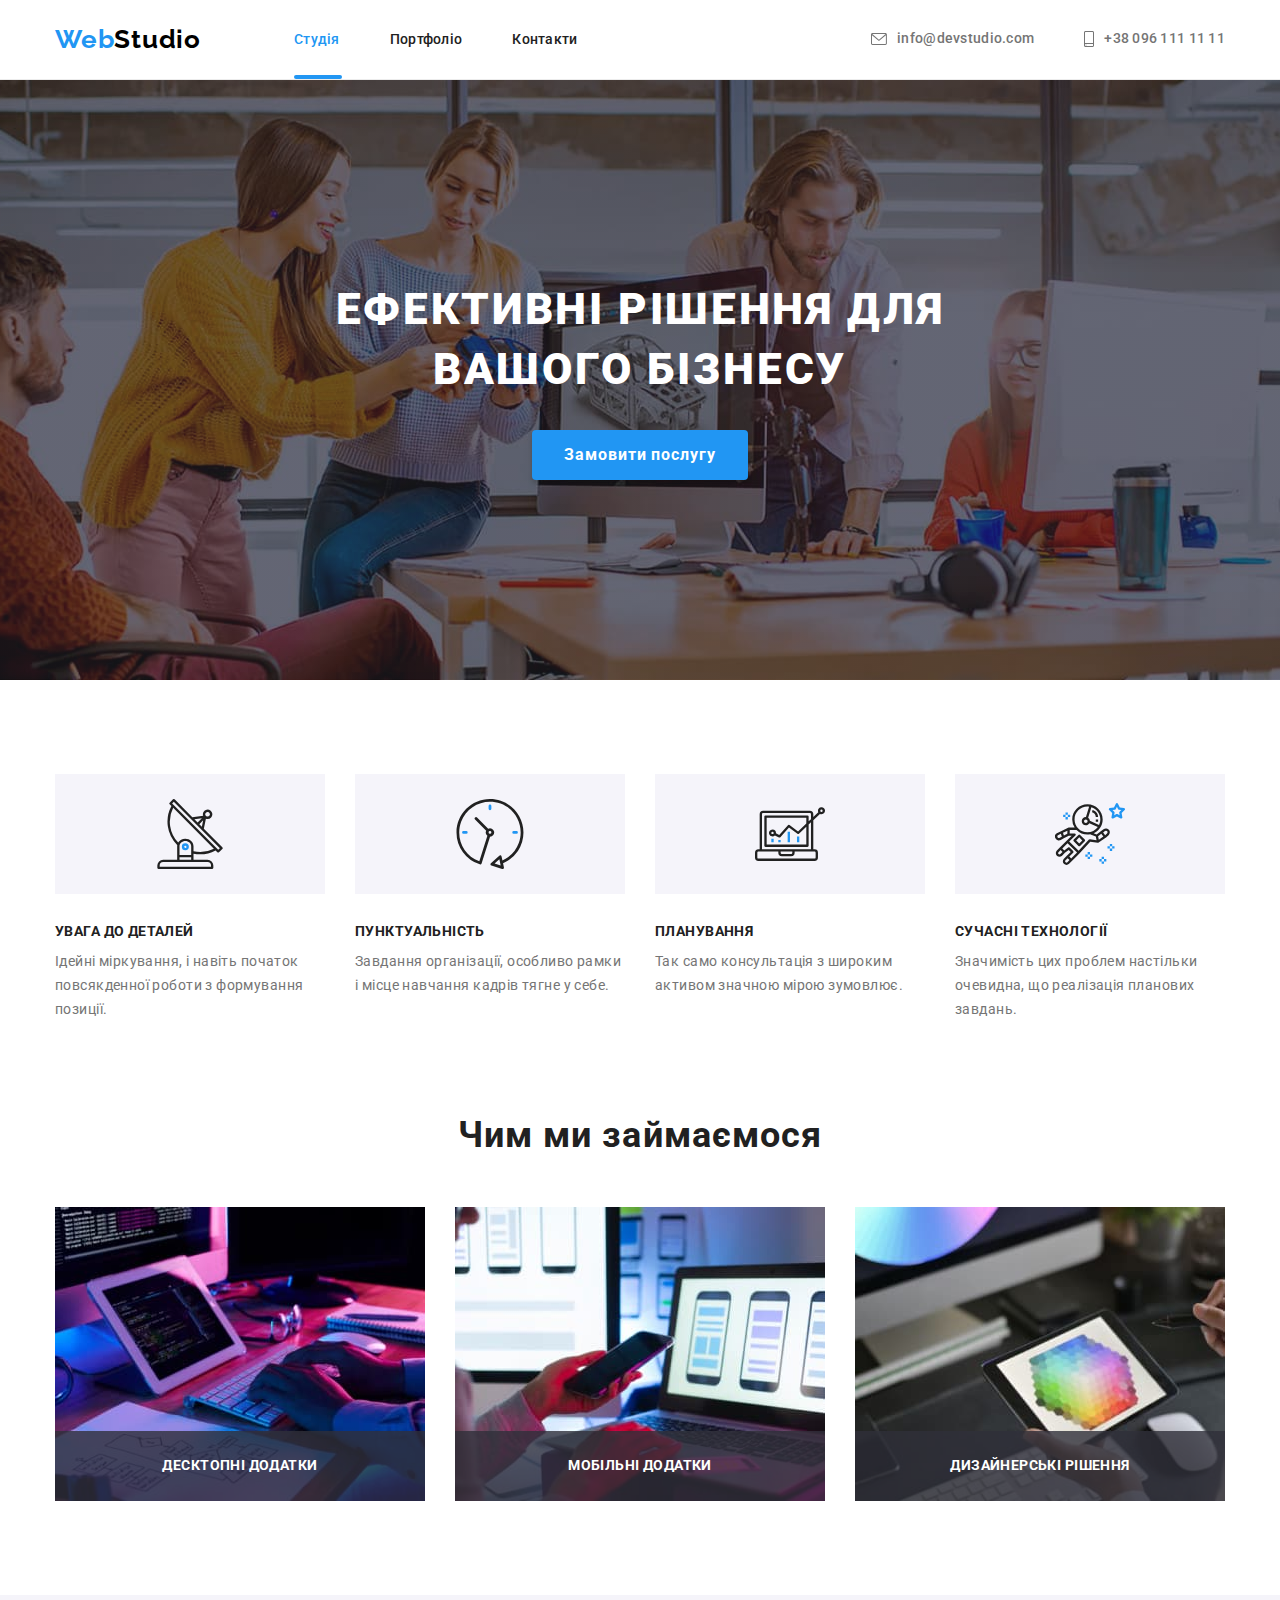
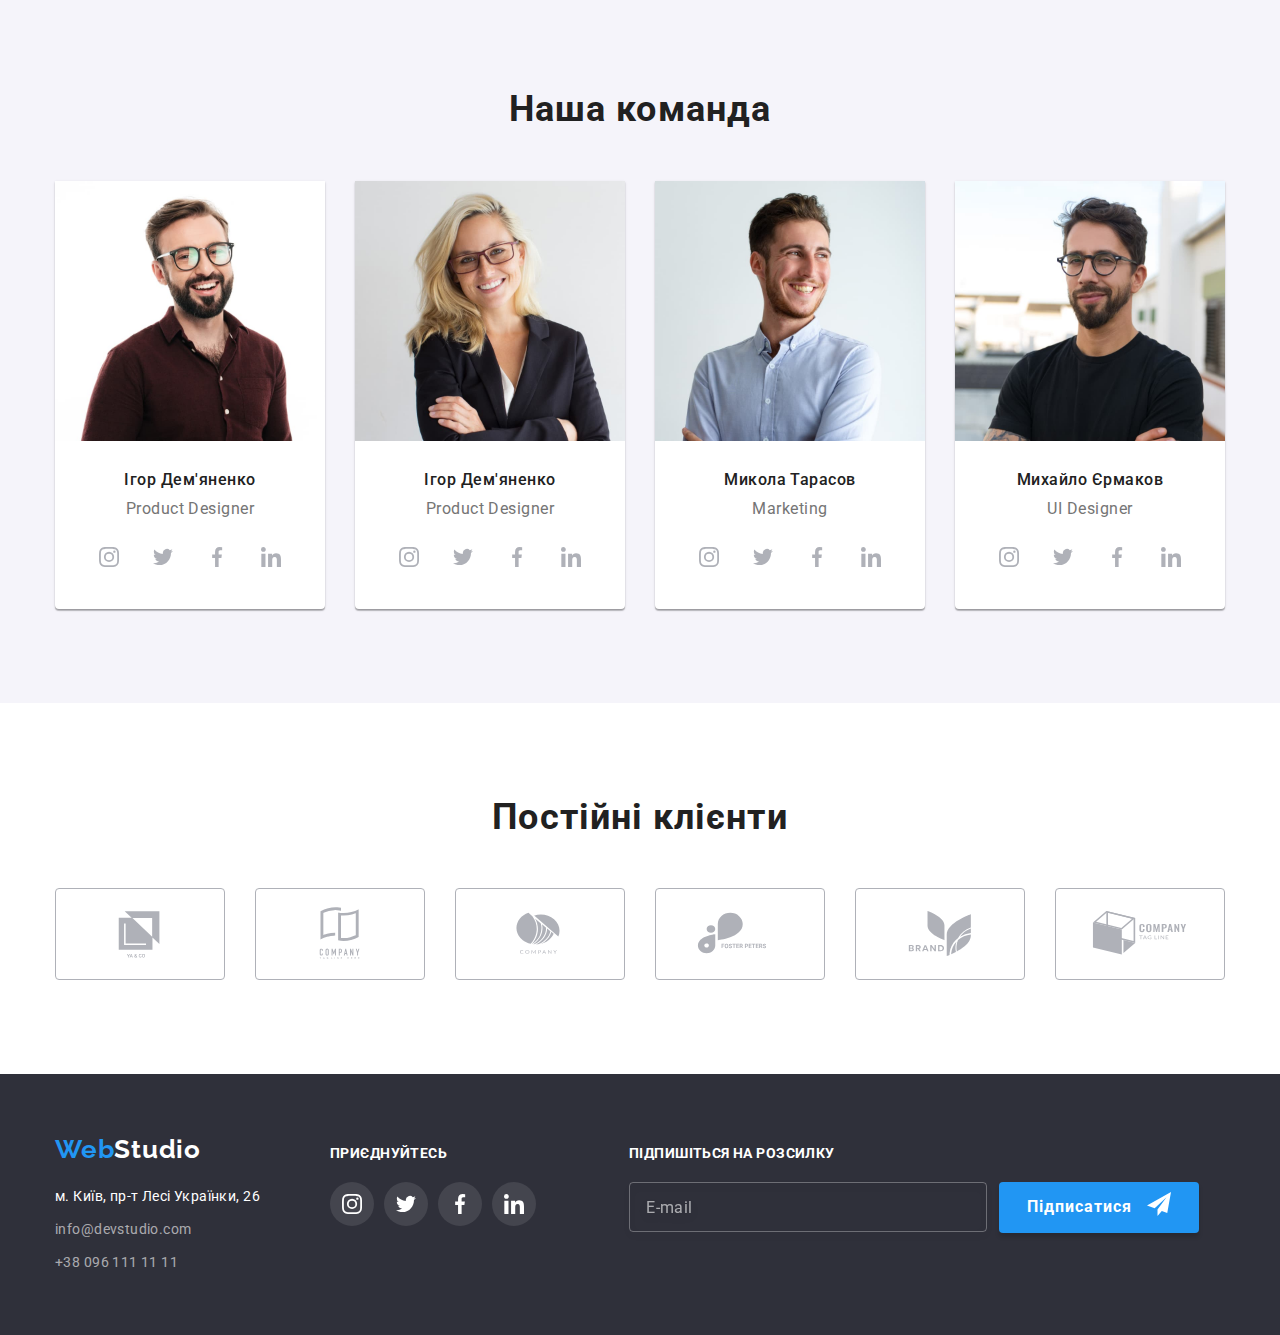
==== index.html @ 61a0d1d7 "edit-modal" ====
<!DOCTYPE html>
<html lang="uk">
  <head>
    <meta charset="UTF-8" />
    <meta http-equiv="X-UA-Compatible" content="IE=edge" />
    <meta name="viewport" content="width=device-width, initial-scale=1.0" />
    <title>Студія</title>
    <link rel="preconnect" href="https://fonts.googleapis.com" />
    <link rel="preconnect" href="https://fonts.gstatic.com" crossorigin />
    <link
      href="https://fonts.googleapis.com/css2?family=Raleway:wght@700&family=Roboto:wght@400;500;700;900&display=swap"
      rel="stylesheet"
    />
    <link
      rel="stylesheet"
      href="https://cdnjs.cloudflare.com/ajax/libs/modern-normalize/1.1.0/modern-normalize.min.css"
    />
    <link rel="stylesheet" href="css/styles.css" />
  </head>
  <body>
    <!-- Header -->
    <header class="header">
      <div class="container header-wrapper">
        <nav class="nav">
          <a href="index.html" class="logo">Web<span class="black-logo-part">Studio</span></a>
          <ul class="main-nav list">
            <li class="nav-item">
              <a class="nav-link active-studio" href="index.html">Студія</a>
            </li>
            <li class="nav-item"><a class="nav-link" href="portfolio.html">Портфоліо</a></li>
            <li class="nav-item"><a class="nav-link" href="">Контакти</a></li>
          </ul>
        </nav>
        <ul class="contact-info list">
          <li>
            <a class="e-mail" href="mailto:info@devstudio.com"
              ><svg class="icon-mail" width="16" height="12 ">
                <use href="./images/icons.svg#icon-envelope"></use></svg
              >info@devstudio.com</a
            >
          </li>
          <li class="contact-item">
            <a class="tel" href="tel:+380961111111"
              ><svg class="icon-tel" width="10" height="16">
                <use href="./images/icons.svg#icon-smartphone"></use></svg
              >+38 096 111 11 11</a
            >
          </li>
        </ul>
      </div>
    </header>
    <main>
      <!-- Hero block -->
      <section class="hero section">
        <div class="container hero-wrapper">
          <h1 class="hero-title">Ефективні рішення для вашого бізнесу</h1>
          <button class="order-button" type="button" data-modal-open>Замовити послугу</button>
        </div>
      </section>
      <!-- Our features -->
      <section class="features section">
        <div class="container">
          <h2 hidden>Наші риси</h2>
          <ul class="list features-wrapper">
            <li class="feature-item">
              <div class="icon-feature">
                <svg width="70" height="70"><use href="./images/icons.svg#icon-antenna"></use></svg>
              </div>
              <h3 class="features-title">УВАГА ДО ДЕТАЛЕЙ</h3>
              <p class="feature">
                Ідейні міркування, і навіть початок повсякденної роботи з формування позиції.
              </p>
            </li>
            <li class="feature-item">
              <div class="icon-feature">
                <svg width="70" height="70"><use href="./images/icons.svg#icon-clock"></use></svg>
              </div>
              <h3 class="features-title">ПУНКТУАЛЬНІСТЬ</h3>
              <p class="feature">
                Завдання організації, особливо рамки і місце навчання кадрів тягне у себе.
              </p>
            </li>
            <li class="feature-item">
              <div class="icon-feature">
                <svg width="70px" height="70px">
                  <use href="./images/icons.svg#icon-diagram"></use>
                </svg>
              </div>
              <h3 class="features-title">ПЛАНУВАННЯ</h3>
              <p class="feature">Так само консультація з широким активом значною мірою зумовлює.</p>
            </li>
            <li class="feature-item">
              <div class="icon-feature">
                <svg width="70px" height="70px">
                  <use href="./images/icons.svg#icon-astronaut"></use>
                </svg>
              </div>
              <h3 class="features-title">СУЧАСНІ ТЕХНОЛОГІЇ</h3>
              <p class="feature">
                Значимість цих проблем настільки очевидна, що реалізація планових завдань.
              </p>
            </li>
          </ul>
        </div>
      </section>
      <!-- What we do -->
      <section class="specialties section">
        <div class="container">
          <h2 class="specialties-title">Чим ми займаємося</h2>
          <ul class="list specialties-wrapper">
            <li class="spec-item">
              <div class="spec-wrapper">
                <img src="images/img.jpg" alt="Людина працює за компʼютером" width="370" />
                <div class="spec-descr">
                  <p>Десктопні додатки</p>
                </div>
              </div>
            </li>
            <li class="spec-item">
              <div class="spec-wrapper">
                <img src="images/img-2.jpg" alt="Людина працює за ноут-буком" width="370" />
                <div class="spec-descr">
                  <p>Мобільні додатки</p>
                </div>
              </div>
            </li>
            <li class="spec-item">
              <div class="spec-wrapper">
                <img src="images/img-3.jpg" alt="Людина працює із планшетом" width="370" />
                <div class="spec-descr">
                  <p>Дизайнерські рішення</p>
                </div>
              </div>
            </li>
          </ul>
        </div>
      </section>
      <!-- Our team -->
      <section class="team section">
        <div class="container">
          <h2 class="team-title">Наша команда</h2>
          <ul class="list team">
            <li class="member">
              <img src="images/member1.jpg" alt="Перший учасник" width="270" />
              <div class="team-wrapper">
                <h3 class="member-name">Ігор Дем'яненко</h3>
                <p class="member-work">Product Designer</p>
                <div class="socials">
                  <a class="link" href
                    ><svg class="link-ico" width="20" height="20">
                      <use href="./images/icons.svg#icon-instagram"></use></svg
                  ></a>
                  <a class="link" href
                    ><svg class="link-ico" width="20" height="20">
                      <use href="./images/icons.svg#icon-twitter"></use></svg
                  ></a>
                  <a class="link" href
                    ><svg class="link-ico" width="20" height="20">
                      <use href="./images/icons.svg#icon-facebook"></use></svg
                  ></a>
                  <a class="link" href
                    ><svg class="link-ico" width="20" height="20">
                      <use href="./images/icons.svg#icon-linkedin"></use></svg
                  ></a>
                </div>
              </div>
            </li>
            <li class="member">
              <img src="images/member2.jpg" alt="Другий учасник" width="270" />
              <div class="team-wrapper">
                <h3 class="member-name">Ігор Дем'яненко</h3>
                <p class="member-work">Product Designer</p>
                <div class="socials">
                  <a class="link" href
                    ><svg class="link-ico" width="20" height="20">
                      <use href="./images/icons.svg#icon-instagram"></use></svg
                  ></a>
                  <a class="link" href
                    ><svg class="link-ico" width="20" height="20">
                      <use href="./images/icons.svg#icon-twitter"></use></svg
                  ></a>
                  <a class="link" href
                    ><svg class="link-ico" width="20" height="20">
                      <use href="./images/icons.svg#icon-facebook"></use></svg
                  ></a>
                  <a class="link" href
                    ><svg class="link-ico" width="20" height="20">
                      <use href="./images/icons.svg#icon-linkedin"></use></svg
                  ></a>
                </div>
              </div>
            </li>
            <li class="member">
              <img src="images/member3.jpg" alt="Третій учасник" width="270" />
              <div class="team-wrapper">
                <h3 class="member-name">Микола Тарасов</h3>
                <p class="member-work">Marketing</p>
                <div class="socials">
                  <a class="link" href
                    ><svg class="link-ico" width="20" height="20">
                      <use href="./images/icons.svg#icon-instagram"></use></svg
                  ></a>
                  <a class="link" href
                    ><svg class="link-ico" width="20" height="20">
                      <use href="./images/icons.svg#icon-twitter"></use></svg
                  ></a>
                  <a class="link" href
                    ><svg class="link-ico" width="20" height="20">
                      <use href="./images/icons.svg#icon-facebook"></use></svg
                  ></a>
                  <a class="link" href
                    ><svg class="link-ico" width="20" height="20">
                      <use href="./images/icons.svg#icon-linkedin"></use></svg
                  ></a>
                </div>
              </div>
            </li>
            <li class="member">
              <img src="images/member4.jpg" alt="Четвертий учасник" width="270" />
              <div class="team-wrapper">
                <h3 class="member-name">Михайло Єрмаков</h3>
                <p class="member-work">UI Designer</p>
                <div class="socials">
                  <a class="link" href
                    ><svg class="link-ico" width="20" height="20">
                      <use href="./images/icons.svg#icon-instagram"></use></svg
                  ></a>
                  <a class="link" href
                    ><svg class="link-ico" width="20" height="20">
                      <use href="./images/icons.svg#icon-twitter"></use></svg
                  ></a>
                  <a class="link" href
                    ><svg class="link-ico" width="20" height="20">
                      <use href="./images/icons.svg#icon-facebook"></use></svg
                  ></a>
                  <a class="link" href
                    ><svg class="link-ico" width="20" height="20">
                      <use href="./images/icons.svg#icon-linkedin"></use></svg
                  ></a>
                </div>
              </div>
            </li>
          </ul>
        </div>
      </section>
      <!-- Clients -->
      <section class="section">
        <div class="container">
          <h2 class="clients-title">Постійні клієнти</h2>
          <div class="client-wrapper">
            <a href="" class="client"
              ><svg class="client-ico" width="106" height="60">
                <use href="./images/icons.svg#icon-logo-a"></use></svg
            ></a>
            <a href="" class="client"
              ><svg class="client-ico" width="106" height="60">
                <use href="./images/icons.svg#icon-logo-b"></use></svg
            ></a>
            <a href="" class="client"
              ><svg class="client-ico" width="106" height="60">
                <use href="./images/icons.svg#icon-logo-c"></use></svg
            ></a>
            <a href="" class="client"
              ><svg class="client-ico" width="106" height="60">
                <use href="./images/icons.svg#icon-logo-d"></use></svg
            ></a>
            <a href="" class="client"
              ><svg class="client-ico" width="106" height="60">
                <use href="./images/icons.svg#icon-logo-e"></use></svg
            ></a>
            <a href="" class="client"
              ><svg class="client-ico" width="106" height="60">
                <use href="./images/icons.svg#icon-logo-f"></use></svg
            ></a>
          </div>
        </div>
      </section>
    </main>
    <!-- Footer -->
    <footer class="page-footer">
      <div class="container footer-wrapper">
        <div>
          <a href="index.html" class="logo logo-footer"
            >Web<span class="white-logo-part">Studio</span></a
          >
          <address class="footer-address">
            <ul class="list">
              <li class="contact">
                <a
                  class="street"
                  href="https://goo.gl/maps/KnLdwV8JPAcNRsJJ8"
                  target="_blank"
                  rel="noopener noreferrer"
                  >м. Київ, пр-т Лесі Українки, 26</a
                >
              </li>
              <li class="contact">
                <a class="footer-contact" href="mailto:info@devstudio.com">info@devstudio.com</a>
              </li>
              <li><a class="footer-contact" href="tel:+380961111111">+38 096 111 11 11</a></li>
            </ul>
          </address>
        </div>
        <div class="links-wrapper">
          <p class="link-descr">приєднуйтесь</p>
          <div class="socials">
            <a href class="link link-footer"
              ><svg width="20" height="20">
                <use href="./images/icons.svg#icon-instagram"></use></svg
            ></a>
            <a href class="link link-footer"
              ><svg width="20" height="20">
                <use href="./images/icons.svg#icon-twitter"></use></svg
            ></a>
            <a href class="link link-footer"
              ><svg width="20" height="20">
                <use href="./images/icons.svg#icon-facebook"></use></svg
            ></a>
            <a href class="link link-footer"
              ><svg width="20" height="20">
                <use href="./images/icons.svg#icon-linkedin"></use></svg
            ></a>
          </div>
        </div>
        <form class="subscr-form">
          <div class="subscr-field">
            <label for="mail-subscr" class="subscr-label"> Підпишіться на розсилку</label>
            <input
              class="subscr-input"
              type="email"
              name="mail-subscr"
              id="mail-subscr"
              placeholder="E-mail"
            />
          </div>

          <button class="subscr-button" type="submit">
            Підписатися
            <svg width="24" height="24"><use href="./images/icons.svg#icon-send"></use></svg>
          </button>
        </form>
      </div>
    </footer>
    <div class="backdrop is-hidden" data-modal>
      <div class="modal">
        <button class="close-btn" data-modal-close>
          <svg width="18" height="18" class="cross">
            <use href="./images/icons.svg#cross"></use>
          </svg>
        </button>
        <form>
          <h2 class="form-title">Залиште свої дані, ми вам передзвонимо</h2>
          <div class="field">
            <label class="field-label" for="name">Ім'я</label>
            <div class="field-wrapper">
              <input class="field-input" type="text" id="name" name="name" />
              <svg class="field-ico" width="18" height="18">
                <use href="./images/icons.svg#person"></use>
              </svg>
            </div>
          </div>
          <div class="field">
            <label class="field-label" for="tel">Телефон</label>
            <div class="field-wrapper">
              <input class="field-input" type="tel" id="tel" name="tel" />
              <svg class="field-ico" width="18" height="18">
                <use href="./images/icons.svg#phone"></use>
              </svg>
            </div>
          </div>
          <div class="field">
            <label class="field-label" for="email">Пошта</label>
            <div class="field-wrapper">
              <input class="field-input" type="email" id="email" name="email" />
              <svg class="field-ico" width="18" height="18">
                <use href="./images/icons.svg#email"></use>
              </svg>
            </div>
          </div>
          <div class="comment">
            <label for="comment" class="field-label">Коментар</label>
            <textarea
              class="field-text"
              name="comment"
              id="comment"
              cols="30"
              rows="10"
              placeholder="Введіть текст"
            ></textarea>
          </div>
          <div class="agree-wrapper">
            <input class="visually-hidden agree-input" type="checkbox" name="agree" id="agree" />

            <label class="agree" for="agree">
              <span class="check-ico">
                <svg>
                  <use href="./images/icons.svg#icon-check"></use>
                </svg>
              </span>
              <svg class="not-check-ico" width="16" height="15">
                <use href="./images/icons.svg#not-checked"></use>
              </svg>

              Погоджуюся з розсилкою та приймаю<a class="condit" href=""> Умови договору</a></label
            >
          </div>

          <button class="submit-btn" type="submit">Відправити</button>
        </form>
      </div>
    </div>
    <script src="./js/modal.js"></script>
  </body>
</html>
---- css/styles.css ----
:root {
  --accent-color: #2196f3;
  --white-color: #ffffff;
  --main-color: #757575;
  --black-color: #212121;
  --greyish-white: rgba(255, 255, 255, 0.6);
  --logo-black-part: #000000;
  --button-bkg: #f5f4fa;
  --hero-block-bkg: #2f303a;
}
.list {
  list-style: none;
}
body {
  font-family: Roboto, sans-serif;
  background-color: var(--white-color);
}
/* Logo */
.logo {
  color: var(--accent-color);
  font-family: Raleway, sans-serif;

  font-weight: 700;
  font-size: 26px;
  line-height: 1.19;

  letter-spacing: 0.03em;
  text-decoration: none;
  margin-right: 93px;
}
.black-logo-part {
  color: var(--logo-black-part);
}
.white-logo-part {
  color: var(--white-color);
}
/* Nav */
.nav-link {
  color: var(--black-color);
  font-weight: 500;
  font-size: 14px;
  line-height: 1.14;
  letter-spacing: 0.02em;
  text-decoration: none;
  transition-property: color;
  transition-duration: 250ms;
  transition-timing-function: cubic-bezier(0.4, 0, 0.2, 1);
}
.active-studio,
.active-portfolio {
  color: var(--accent-color);
  position: relative;
}
.e-mail,
.tel {
  color: var(--main-color);
  font-weight: 500;
  font-size: 14px;
  line-height: 1.14;
  letter-spacing: 0.02em;
  text-decoration: none;
  display: flex;
  align-items: center;
  transition-property: color;
  transition-duration: 250ms;
  transition-timing-function: cubic-bezier(0.4, 0, 0.2, 1);
}
.nav-link:focus,
.nav-link:hover,
.e-mail:focus,
.e-mail:hover,
.tel:focus,
.tel:hover {
  color: var(--accent-color);
}
/* Hero block */
.hero-title {
  color: var(--white-color);
  font-weight: 900;
  font-size: 44px;
  line-height: 1.36;
  /* or 136% */
  text-align: center;
  letter-spacing: 0.06em;
  text-transform: uppercase;
  margin-bottom: 30px;
  width: 696px;
  margin-left: auto;
  margin-right: auto;
}
.order-button {
  background-color: var(--accent-color);
  color: var(--white-color);
  font-weight: 700;
  font-size: 16px;
  line-height: 1.88;
  cursor: pointer;
  text-align: center;
  letter-spacing: 0.06em;
  padding: 10px 32px;
  border: 0;
  border-radius: 4px;
  box-shadow: 0px 4px 4px rgba(0, 0, 0, 0.15);
}
.features-title {
  color: var(--black-color);
  font-weight: 700;
  font-size: 14px;
  line-height: 1.14;
  letter-spacing: 0.03em;
  text-transform: uppercase;
  margin-bottom: 10px;
}
.feature {
  color: var(--main-color);
  font-size: 14px;
  line-height: 1.71;
  /* or 171% */
  letter-spacing: 0.03em;
}
.specialties-title {
  color: var(--black-color);
  font-weight: 700;
  font-size: 36px;
  line-height: 1.16;
  text-align: center;
  letter-spacing: 0.03em;
  margin-bottom: 50px;
}
/* Team */
.team.section {
  background-color: var(--button-bkg);
}
.team-title {
  color: var(--black-color);
  font-weight: 700;
  font-size: 36px;
  line-height: 1.16;
  text-align: center;
  letter-spacing: 0.03em;
  margin-bottom: 50px;
}
.member-name {
  color: var(--black-color);
  font-weight: 500;
  font-size: 16px;
  line-height: 1.18;
  text-align: center;
  letter-spacing: 0.03em;
  margin-bottom: 10px;
}
.member-work {
  color: var(--main-color);
  font-size: 16px;
  line-height: 1.18;
  text-align: center;
  letter-spacing: 0.03em;
  margin-bottom: 16px;
}
/* Footer */
.page-footer {
  background-color: var(--hero-block-bkg);
  padding: 60px 0;
}
.street {
  color: var(--white-color);
  font-size: 14px;
  line-height: 1.71;
  /* or 171% */
  letter-spacing: 0.03em;
  text-decoration: none;
}
.footer-contact {
  color: var(--greyish-white);
  font-size: 14px;
  line-height: 1.71;
  /* or 171% */
  letter-spacing: 0.03em;
  text-decoration: none;
  transition-property: color;
  transition-duration: 250ms;
  transition-timing-function: cubic-bezier(0.4, 0, 0.2, 1);
}
.footer-contact:hover,
.footer-contact:focus,
.tel-footer:hover,
.tel-footer:focus {
  color: var(--accent-color);
}
/* Portfolio */
.portfolio-button {
  cursor: pointer;
  background-color: var(--button-bkg);
  color: var(--black-color);
  font-weight: 500;
  font-size: 16px;
  line-height: 1.62;
  /* identical to box height, or 162% */
  text-align: center;
  letter-spacing: 0.03em;
  border-radius: 4px;
  border: 0;
  padding: 6px 22px;
  transition-property: color, background-color, box-shadow;
  transition-duration: 250ms;
  transition-timing-function: cubic-bezier(0.4, 0, 0.2, 1);
}
.portfolio-button:hover,
.portfolio-button:focus {
  background-color: var(--accent-color);
  color: var(--white-color);
  box-shadow: 0px 3px 1px rgba(0, 0, 0, 0.1), 0px 1px 2px rgba(0, 0, 0, 0.08),
    0px 2px 2px rgba(0, 0, 0, 0.12);
}
.project-title {
  color: var(--black-color);
  font-weight: 700;
  font-size: 18px;
  line-height: 2;
  /* identical to box height, or 200% */
  letter-spacing: 0.06em;
  margin-bottom: 4px;
}
.project-descr {
  color: var(--main-color);
  font-size: 16px;
  line-height: 1.88;
  /* identical to box height, or 188% */
  letter-spacing: 0.03em;
}
h1,
h2,
h3,
h4,
h5,
h6,
p,
ul {
  margin-top: 0;
  margin-bottom: 0;
  margin-left: 0;
  margin-right: 0;
  padding-left: 0;
  padding-right: 0;
  padding-top: 0;
  padding-bottom: 0;
}
.section {
  padding-top: 94px;
  padding-bottom: 94px;
}
.container {
  width: 1200px;
  padding-left: 15px;
  padding-right: 15px;
  margin-left: auto;
  margin-right: auto;
}
.specialties.section {
  padding-top: 0;
}
.main-nav {
  display: flex;
}
.contact-info {
  display: flex;
}
.nav {
  display: flex;
  align-items: center;
}
.header-wrapper {
  display: flex;
  justify-content: space-between;
  align-items: center;
}
.header {
  border-bottom: 1px solid #ececec;
  padding-top: 24px;
  padding-bottom: 24px;
}
.nav-item + .nav-item {
  margin-left: 50px;
}
.contact-item {
  margin-left: 50px;
}
.features-wrapper {
  display: flex;
}
.feature-item + .feature-item {
  margin-left: 30px;
}
.feature-item {
  width: 270px;
}
.specialties-wrapper {
  display: flex;
}
.spec-item + .spec-item {
  margin-left: 30px;
}
.list.team {
  display: flex;
}
.member + .member {
  margin-left: 30px;
}
.member {
  box-shadow: 0px 1px 3px rgba(0, 0, 0, 0.12), 0px 1px 1px rgba(0, 0, 0, 0.14),
    0px 2px 1px rgba(0, 0, 0, 0.2);
  border-radius: 0px 0px 4px 4px;
  background-color: var(--white-color);
}
.contact {
  margin-bottom: 9px;
}
.portfolio-buttons {
  display: flex;
  justify-content: center;
  margin-bottom: 50px;
  gap: 8px;
}
.project-list {
  display: flex;
  flex-wrap: wrap;
  gap: 30px;
}
.bordered-portfolio-part {
  border-left: 1px solid #eeeeee;
  border-bottom: 1px solid #eeeeee;
  border-right: 1px solid #eeeeee;
  padding: 20px 24px;
}
img {
  display: block;
}
.hero {
  padding-top: 200px;
  padding-bottom: 200px;
  background-color: var(--hero-block-bkg);
  background-image: linear-gradient(rgba(47, 48, 58, 0.4), rgba(47, 48, 58, 0.4)),
    url(../images/bkg-img.jpg);
  background-size: 1600px;
  background-repeat: no-repeat;
  background-position: center;
  max-width: 1600px;
  margin: 0 auto;
}
.hero-wrapper {
  text-align: center;
}
.team-wrapper {
  padding: 30px 10px;
  text-align: center;
}
.footer-address {
  font-style: normal;
  margin-top: 20px;
}
.logo-footer {
  margin-right: 0;
}
.icon-tel,
.icon-mail {
  fill: currentColor;
  margin-right: 10px;
}

.icon-feature {
  background-color: var(--button-bkg);
  padding-top: 25px;
  padding: 25px 100px;
  margin-bottom: 30px;
}
svg {
  display: block;
}
.link {
  color: #afb1b8;
  display: flex;
  width: 44px;
  height: 44px;
  justify-content: center;
  align-items: center;
  border-radius: 50%;
  transition-property: color, background-color;
  transition-duration: 250ms;
  transition-timing-function: cubic-bezier(0.4, 0, 0.2, 1);
}
.link:hover,
.link:focus {
  color: var(--white-color);
  background-color: var(--accent-color);
}

.link-descr {
  font-weight: 700;
  font-size: 14px;
  line-height: 1.14;
  letter-spacing: 0.03em;
  text-transform: uppercase;
  color: var(--white-color);
  margin-bottom: 20px;
}
.link-footer {
  fill: var(--white-color);
  background-color: rgba(255, 255, 255, 0.1);
  border-radius: 50%;
}
.footer-wrapper {
  display: flex;
}
.links-wrapper {
  margin-left: 70px;
  margin-top: 12px;
}
.clients-title {
  font-weight: 700;
  font-size: 36px;
  line-height: 1.16;
  text-align: center;
  letter-spacing: 0.03em;
  color: var(--black-color);
  margin-bottom: 50px;
}
.client {
  display: flex;
  align-items: center;
  justify-content: center;
  width: 170px;
  height: 92px;
  border: 1px solid #afb1b8;
  border-radius: 4px;
  color: #afb1b8;
  transition-property: color, border-color;
  transition-duration: 250ms;
  transition-timing-function: cubic-bezier(0.4, 0, 0.2, 1);
}
.client + .client {
  margin-left: 30px;
}
.client-wrapper {
  display: flex;
}
.client:hover,
.client:focus {
  color: var(--accent-color);
  border-color: var(--accent-color);
}
.project {
  background-color: #ffffff;
  transition-property: box-shadow;
  transition-duration: 250ms;
  transition-timing-function: cubic-bezier(0.4, 0, 0.2, 1);
}
.project:hover {
  box-shadow: 0px 1px 1px rgba(0, 0, 0, 0.12), 0px 4px 4px rgba(0, 0, 0, 0.06),
    1px 4px 6px rgba(0, 0, 0, 0.16);
}
.socials {
  display: flex;
  justify-content: center;
  gap: 10px;
}
.link-ico {
  fill: currentColor;
}
.client-ico {
  fill: currentColor;
}
.spec-descr {
  background-color: rgba(47, 48, 58, 0.8);
  font-weight: 700;
  font-size: 14px;
  line-height: 1.14;
  text-align: center;
  letter-spacing: 0.03em;
  text-transform: uppercase;
  color: var(--white-color);
  padding: 27px 10px;
  position: absolute;
  bottom: 0;
  width: 100%;
}
.spec-wrapper {
  position: relative;
}
.active-studio::after {
  content: '';
  background-color: var(--accent-color);
  border-radius: 2px;
  width: 48px;
  height: 4px;
  position: absolute;
  bottom: 0;
  left: 0;
  transform: translateY(+32px);
}
.active-portfolio::after {
  content: '';
  background-color: var(--accent-color);
  border-radius: 2px;
  width: 78px;
  height: 4px;
  position: absolute;
  bottom: 0;
  left: 0;
  transform: translateY(+32px);
}
.project-overlay {
  font-size: 18px;
  line-height: 1.56;
  color: var(--white-color);
  letter-spacing: 0.03em;
  padding: 63px 24px;
  background-color: rgba(33, 150, 243, 0.9);
  position: absolute;
  bottom: 0;
  transform: translateY(+100%);
  transition-property: transform;
  transition-duration: 250ms;
  transition-timing-function: cubic-bezier(0.4, 0, 0.2, 1);
}
.project-wrapper {
  position: relative;
  overflow: hidden;
}
.project:hover .project-overlay {
  transform: translateY(0);
}
.modal {
  position: absolute;
  min-width: 528px;
  min-height: 581px;
  top: 50%;
  left: 50%;
  transform: translate(-50%, -50%) scale(1);
  background-color: var(--white-color);
  transition: transform 250ms cubic-bezier(0.4, 0, 0.2, 1);
  box-shadow: 0px 1px 3px rgba(0, 0, 0, 0.12), 0px 1px 1px rgba(0, 0, 0, 0.14),
    0px 2px 1px rgba(0, 0, 0, 0.2);
  border-radius: 4px;
  padding: 40px;
}
.backdrop {
  background-color: rgba(0, 0, 0, 0.2);
  position: fixed;
  top: 0;
  left: 0;
  width: 100vw;
  height: 100vh;
  opacity: 1;
  transition-property: opacity;
  transition-duration: 250ms;
  transition-timing-function: cubic-bezier(0.4, 0, 0.2, 1);
}
.backdrop.is-hidden {
  visibility: hidden;
  opacity: 0;
  pointer-events: none;
}
.backdrop.is-hidden .modal {
  transform: translate(-50%, -50%) scale(0.5);
}
.close-btn {
  border: 1px solid rgba(0, 0, 0, 0.1);
  border-radius: 50%;
  padding: 0;
  background-color: transparent;
  width: 30px;
  height: 30px;
  display: flex;
  justify-content: center;
  align-items: center;
  position: absolute;
  top: 8px;
  right: 8px;
  cursor: pointer;
}
.close-btn:hover .cross,
.close-btn:focus .cross {
  fill: var(--accent-color);
}
.cross {
  fill: var(--logo-black-part);
  transition: fill 250ms cubic-bezier(0.4, 0, 0.2, 1);
}
.subscr-label {
  font-weight: 700;
  font-size: 14px;
  line-height: 1.14;
  letter-spacing: 0.03em;
  text-transform: uppercase;
  color: var(--white-color);
  margin-bottom: 20px;
}
.subscr-form {
  display: flex;
  margin-left: 93px;
  margin-top: 12px;
  align-items: flex-start;
}
.subscr-field {
  display: flex;
  flex-direction: column;
}
.subscr-button {
  background-color: var(--accent-color);
  padding: 10px 28px;
  box-shadow: 0px 4px 4px rgba(0, 0, 0, 0.15);
  border-radius: 4px;
  border: none;
  display: flex;
  margin-top: 36px;
  margin-left: 12px;
  font-weight: 700;
  font-size: 16px;
  line-height: 1.88;

  letter-spacing: 0.06em;
  color: var(--white-color);
  cursor: pointer;
  min-width: 200px;
  justify-content: space-between;
}
.subscr-input {
  padding: 15px 16px;
  width: 358px;
  height: 50px;
  border: 1px solid rgba(255, 255, 255, 0.3);
  filter: drop-shadow(0px 4px 4px rgba(0, 0, 0, 0.15));
  border-radius: 4px;
transition: border-color 250ms cubic-bezier(0.4, 0, 0.2, 1);
  background-color: transparent;
}
.subscr-input:focus{
border-color: var(--accent-color);
outline: none;
}
.subscr-input::placeholder {
  font-size: 16px;
  line-height: 1.25;

  letter-spacing: 0.03em;

  color: rgba(255, 255, 255, 0.6);
}

.form-title {
  font-weight: 700;
  font-size: 20px;
  line-height: 1.15;
  text-align: center;
  letter-spacing: 0.03em;
  color: var(--black-color);
  margin-bottom: 12px;
}
.field-ico {
  fill: #212121;
  position: absolute;
}
.field {
  display: flex;
  flex-direction: column;
  margin-bottom: 10px;
}
.field-input {
  padding: 12px 42px;
  width: 100%;
  border: 1px solid rgba(33, 33, 33, 0.2);
  border-radius: 4px;
  height: 40px;

  transition: border-color 250ms cubic-bezier(0.4, 0, 0.2, 1);
}
.field-input:focus {
  outline: none;
  border-color: var(--accent-color);
}
.field-input:focus + .field-ico {
  fill: var(--accent-color);
}
.field-ico {
  position: absolute;
  top: +50%;
  left: 12px;
  transform: translateY(-50%);
  transition: fill 250ms cubic-bezier(0.4, 0, 0.2, 1);
}
.field-wrapper {
  position: relative;
}
.field-label {
  margin-bottom: 4px;
  font-size: 12px;
  line-height: 1.16;
  color: var(--main-color);
  letter-spacing: 0.01em;
}
.comment {
  display: flex;
  flex-direction: column;
  margin-bottom: 20px;
}
.field-text {
  border: 1px solid rgba(33, 33, 33, 0.2);
  border-radius: 4px;
  padding: 12px 16px;
  height: 120px;
  transition: border-color 250ms cubic-bezier(0.4, 0, 0.2, 1);
}
.field-text:focus {
  outline: none;
  border-color: var(--accent-color);
}
.field-text::placeholder {
  font-size: 12px;
  line-height: 1.16;
  letter-spacing: 0.01em;

  color: rgba(117, 117, 117, 0.5);
}
.agree {
  font-size: 14px;
  line-height: 1.71;
  letter-spacing: 0.03em;
  color: var(--main-color);
  min-width: 411px;
  position: relative;
}
.submit-btn {
  font-weight: 700;
  font-size: 16px;
  line-height: 1.88;
  display: block;
  letter-spacing: 0.06em;
  color: var(--white-color);
  background-color: #188ce8;
  box-shadow: 0px 4px 4px rgba(0, 0, 0, 0.15);
  border-radius: 4px;
  border: none;
  padding: 10px 52px;
  margin-left: auto;
  margin-right: auto;
  cursor: pointer;
  margin-top: 30px;
}
.condit {
  color: var(--accent-color);
}
.visually-hidden {
  position: absolute;
  width: 1px;
  height: 1px;
  margin: -1px;
  border: 0;
  padding: 0;

  white-space: nowrap;
  clip-path: inset(100%);
  clip: rect(0 0 0 0);
  overflow: hidden;
}
.agree-wrapper {
  display: flex;
  align-items: center;
  justify-content: center;
}
.check-ico {
  background-color: var(--accent-color);
  width: 16px;
  height: 15px;
  display: inline-flex;
  padding: 4px 2px 3px 3px;
  margin-right: 7px;
  border-radius: 2px;
  opacity: 0;
  transition: opacity 250ms cubic-bezier(0.4, 0, 0.2, 1);
}
.agree-input:checked + .agree .check-ico {
  opacity: 1;
}

.not-check-ico {
  position: absolute;
  top: +50%;
  left: 0;
  transform: translateY(-50%);
  opacity: 1;
  transition: opacity 250ms cubic-bezier(0.4, 0, 0.2, 1);
}
.agree-input:checked + .agree .not-check-ico {
  opacity: 0;
}
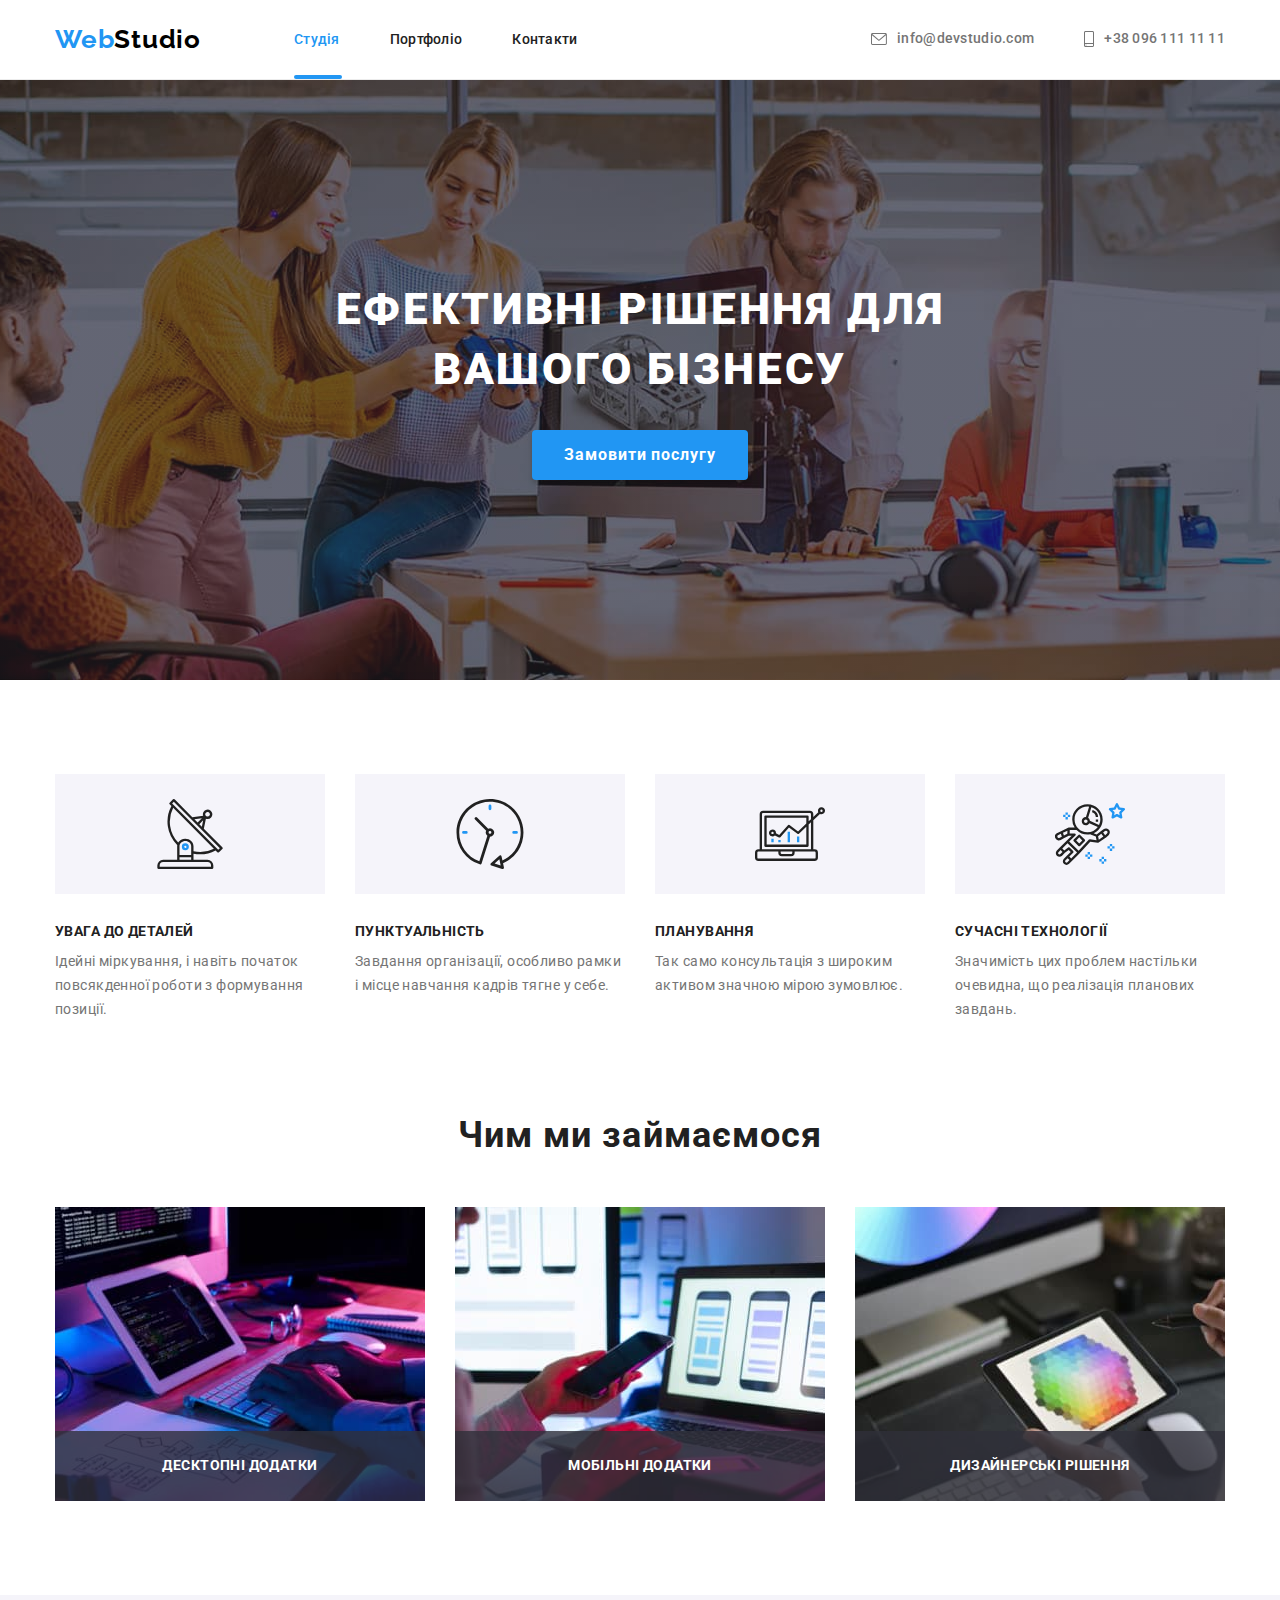
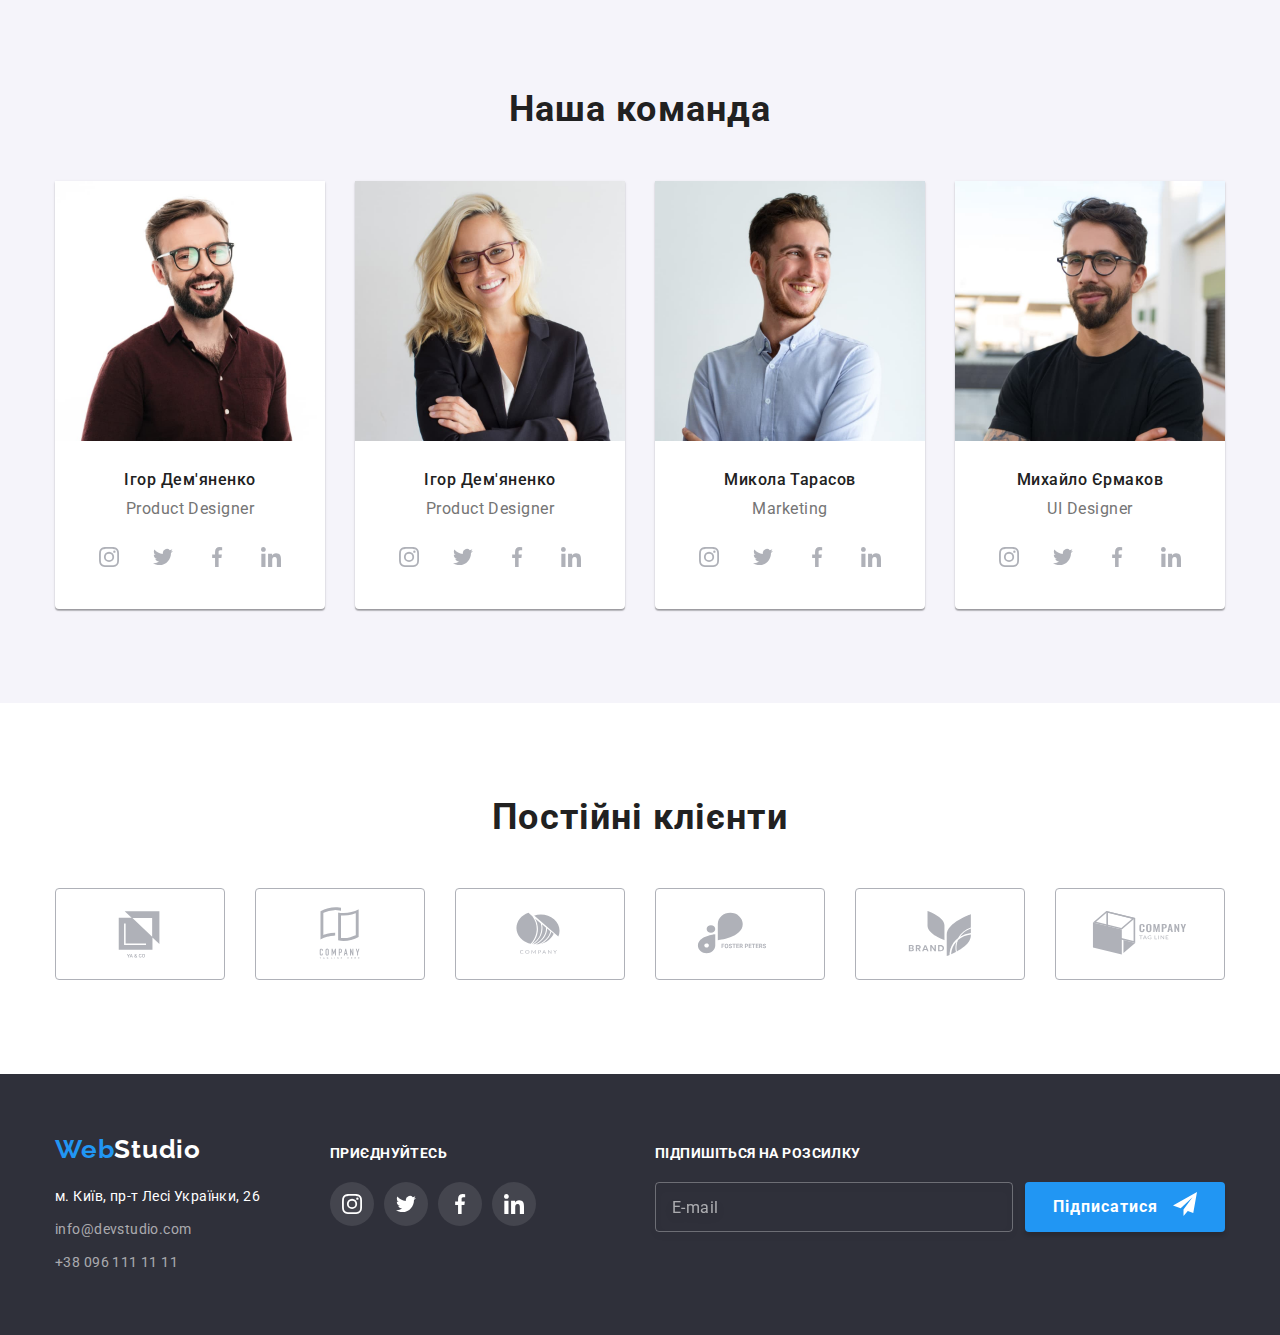
==== commit a9d0b146: "fix-footer-form" ====
--- a/index.html
+++ b/index.html
@@ -322,23 +322,16 @@
             ></a>
           </div>
         </div>
-        <form class="subscr-form">
-          <div class="subscr-field">
-            <label for="mail-subscr" class="subscr-label"> Підпишіться на розсилку</label>
-            <input
-              class="subscr-input"
-              type="email"
-              name="mail-subscr"
-              id="mail-subscr"
-              placeholder="E-mail"
-            />
-          </div>
-
-          <button class="subscr-button" type="submit">
-            Підписатися
-            <svg width="24" height="24"><use href="./images/icons.svg#icon-send"></use></svg>
-          </button>
-        </form>
+        <div class="footer-form">
+          <p class="subscr-label">Підпишіться на розсилку</p>
+          <form class="subscr-form">
+            <input class="subscr-input" type="email" name="mail-subscr" placeholder="E-mail" />
+            <button class="subscr-button" type="submit">
+              Підписатися
+              <svg width="24" height="24"><use href="./images/icons.svg#icon-send"></use></svg>
+            </button>
+          </form>
+        </div>
       </div>
     </footer>
     <div class="backdrop is-hidden" data-modal>
@@ -390,21 +383,16 @@
           </div>
           <div class="agree-wrapper">
             <input class="visually-hidden agree-input" type="checkbox" name="agree" id="agree" />
-
             <label class="agree" for="agree">
               <span class="check-ico">
-                <svg>
-                  <use href="./images/icons.svg#icon-check"></use>
+                <svg width="16" height="15">
+                  <use class="checked" href="./images/icons.svg#icon-check"></use>
+                  <use class="not-checked" href="./images/icons.svg#not-checked"></use>
                 </svg>
               </span>
-              <svg class="not-check-ico" width="16" height="15">
-                <use href="./images/icons.svg#not-checked"></use>
-              </svg>
-
               Погоджуюся з розсилкою та приймаю<a class="condit" href=""> Умови договору</a></label
             >
           </div>
-
           <button class="submit-btn" type="submit">Відправити</button>
         </form>
       </div>
--- a/css/styles.css
+++ b/css/styles.css
@@ -8,12 +8,39 @@
   --button-bkg: #f5f4fa;
   --hero-block-bkg: #2f303a;
 }
+
+body {
+  font-family: Roboto, sans-serif;
+}
+h1,
+h2,
+h3,
+h4,
+h5,
+h6,
+p {
+  margin: 0;
+}
+img,
+svg {
+  display: block;
+}
+.section {
+  padding-top: 94px;
+  padding-bottom: 94px;
+}
+
+.container {
+  width: 1200px;
+  padding-left: 15px;
+  padding-right: 15px;
+  margin-left: auto;
+  margin-right: auto;
+}
 .list {
   list-style: none;
-}
-body {
-  font-family: Roboto, sans-serif;
-  background-color: var(--white-color);
+  padding: 0;
+  margin: 0;
 }
 /* Logo */
 .logo {
@@ -74,266 +101,8 @@
   color: var(--accent-color);
 }
 /* Hero block */
-.hero-title {
-  color: var(--white-color);
-  font-weight: 900;
-  font-size: 44px;
-  line-height: 1.36;
-  /* or 136% */
-  text-align: center;
-  letter-spacing: 0.06em;
-  text-transform: uppercase;
-  margin-bottom: 30px;
-  width: 696px;
-  margin-left: auto;
-  margin-right: auto;
-}
-.order-button {
-  background-color: var(--accent-color);
-  color: var(--white-color);
-  font-weight: 700;
-  font-size: 16px;
-  line-height: 1.88;
-  cursor: pointer;
-  text-align: center;
-  letter-spacing: 0.06em;
-  padding: 10px 32px;
-  border: 0;
-  border-radius: 4px;
-  box-shadow: 0px 4px 4px rgba(0, 0, 0, 0.15);
-}
-.features-title {
-  color: var(--black-color);
-  font-weight: 700;
-  font-size: 14px;
-  line-height: 1.14;
-  letter-spacing: 0.03em;
-  text-transform: uppercase;
-  margin-bottom: 10px;
-}
-.feature {
-  color: var(--main-color);
-  font-size: 14px;
-  line-height: 1.71;
-  /* or 171% */
-  letter-spacing: 0.03em;
-}
-.specialties-title {
-  color: var(--black-color);
-  font-weight: 700;
-  font-size: 36px;
-  line-height: 1.16;
-  text-align: center;
-  letter-spacing: 0.03em;
-  margin-bottom: 50px;
-}
-/* Team */
-.team.section {
-  background-color: var(--button-bkg);
-}
-.team-title {
-  color: var(--black-color);
-  font-weight: 700;
-  font-size: 36px;
-  line-height: 1.16;
-  text-align: center;
-  letter-spacing: 0.03em;
-  margin-bottom: 50px;
-}
-.member-name {
-  color: var(--black-color);
-  font-weight: 500;
-  font-size: 16px;
-  line-height: 1.18;
-  text-align: center;
-  letter-spacing: 0.03em;
-  margin-bottom: 10px;
-}
-.member-work {
-  color: var(--main-color);
-  font-size: 16px;
-  line-height: 1.18;
-  text-align: center;
-  letter-spacing: 0.03em;
-  margin-bottom: 16px;
-}
-/* Footer */
-.page-footer {
-  background-color: var(--hero-block-bkg);
-  padding: 60px 0;
-}
-.street {
-  color: var(--white-color);
-  font-size: 14px;
-  line-height: 1.71;
-  /* or 171% */
-  letter-spacing: 0.03em;
-  text-decoration: none;
-}
-.footer-contact {
-  color: var(--greyish-white);
-  font-size: 14px;
-  line-height: 1.71;
-  /* or 171% */
-  letter-spacing: 0.03em;
-  text-decoration: none;
-  transition-property: color;
-  transition-duration: 250ms;
-  transition-timing-function: cubic-bezier(0.4, 0, 0.2, 1);
-}
-.footer-contact:hover,
-.footer-contact:focus,
-.tel-footer:hover,
-.tel-footer:focus {
-  color: var(--accent-color);
-}
-/* Portfolio */
-.portfolio-button {
-  cursor: pointer;
-  background-color: var(--button-bkg);
-  color: var(--black-color);
-  font-weight: 500;
-  font-size: 16px;
-  line-height: 1.62;
-  /* identical to box height, or 162% */
-  text-align: center;
-  letter-spacing: 0.03em;
-  border-radius: 4px;
-  border: 0;
-  padding: 6px 22px;
-  transition-property: color, background-color, box-shadow;
-  transition-duration: 250ms;
-  transition-timing-function: cubic-bezier(0.4, 0, 0.2, 1);
-}
-.portfolio-button:hover,
-.portfolio-button:focus {
-  background-color: var(--accent-color);
-  color: var(--white-color);
-  box-shadow: 0px 3px 1px rgba(0, 0, 0, 0.1), 0px 1px 2px rgba(0, 0, 0, 0.08),
-    0px 2px 2px rgba(0, 0, 0, 0.12);
-}
-.project-title {
-  color: var(--black-color);
-  font-weight: 700;
-  font-size: 18px;
-  line-height: 2;
-  /* identical to box height, or 200% */
-  letter-spacing: 0.06em;
-  margin-bottom: 4px;
-}
-.project-descr {
-  color: var(--main-color);
-  font-size: 16px;
-  line-height: 1.88;
-  /* identical to box height, or 188% */
-  letter-spacing: 0.03em;
-}
-h1,
-h2,
-h3,
-h4,
-h5,
-h6,
-p,
-ul {
-  margin-top: 0;
-  margin-bottom: 0;
-  margin-left: 0;
-  margin-right: 0;
-  padding-left: 0;
-  padding-right: 0;
-  padding-top: 0;
-  padding-bottom: 0;
-}
-.section {
-  padding-top: 94px;
-  padding-bottom: 94px;
-}
-.container {
-  width: 1200px;
-  padding-left: 15px;
-  padding-right: 15px;
-  margin-left: auto;
-  margin-right: auto;
-}
-.specialties.section {
-  padding-top: 0;
-}
-.main-nav {
-  display: flex;
-}
-.contact-info {
-  display: flex;
-}
-.nav {
-  display: flex;
-  align-items: center;
-}
-.header-wrapper {
-  display: flex;
-  justify-content: space-between;
-  align-items: center;
-}
-.header {
-  border-bottom: 1px solid #ececec;
-  padding-top: 24px;
-  padding-bottom: 24px;
-}
-.nav-item + .nav-item {
-  margin-left: 50px;
-}
-.contact-item {
-  margin-left: 50px;
-}
-.features-wrapper {
-  display: flex;
-}
-.feature-item + .feature-item {
-  margin-left: 30px;
-}
-.feature-item {
-  width: 270px;
-}
-.specialties-wrapper {
-  display: flex;
-}
-.spec-item + .spec-item {
-  margin-left: 30px;
-}
-.list.team {
-  display: flex;
-}
-.member + .member {
-  margin-left: 30px;
-}
-.member {
-  box-shadow: 0px 1px 3px rgba(0, 0, 0, 0.12), 0px 1px 1px rgba(0, 0, 0, 0.14),
-    0px 2px 1px rgba(0, 0, 0, 0.2);
-  border-radius: 0px 0px 4px 4px;
-  background-color: var(--white-color);
-}
-.contact {
-  margin-bottom: 9px;
-}
-.portfolio-buttons {
-  display: flex;
-  justify-content: center;
-  margin-bottom: 50px;
-  gap: 8px;
-}
-.project-list {
-  display: flex;
-  flex-wrap: wrap;
-  gap: 30px;
-}
-.bordered-portfolio-part {
-  border-left: 1px solid #eeeeee;
-  border-bottom: 1px solid #eeeeee;
-  border-right: 1px solid #eeeeee;
-  padding: 20px 24px;
-}
-img {
-  display: block;
+.hero-wrapper {
+  text-align: center;
 }
 .hero {
   padding-top: 200px;
@@ -347,8 +116,231 @@
   max-width: 1600px;
   margin: 0 auto;
 }
-.hero-wrapper {
-  text-align: center;
+.hero-title {
+  color: var(--white-color);
+  font-weight: 900;
+  font-size: 44px;
+  line-height: 1.36;
+  text-align: center;
+  letter-spacing: 0.06em;
+  text-transform: uppercase;
+  margin-bottom: 30px;
+  width: 696px;
+  margin-left: auto;
+  margin-right: auto;
+}
+.order-button {
+  background-color: var(--accent-color);
+  color: var(--white-color);
+  font-weight: 700;
+  font-size: 16px;
+  line-height: 1.88;
+  cursor: pointer;
+  text-align: center;
+  letter-spacing: 0.06em;
+  padding: 10px 32px;
+  border: 0;
+  border-radius: 4px;
+  box-shadow: 0px 4px 4px rgba(0, 0, 0, 0.15);
+}
+.features-title {
+  color: var(--black-color);
+  font-weight: 700;
+  font-size: 14px;
+  line-height: 1.14;
+  letter-spacing: 0.03em;
+  text-transform: uppercase;
+  margin-bottom: 10px;
+}
+.feature {
+  color: var(--main-color);
+  font-size: 14px;
+  line-height: 1.71;
+  letter-spacing: 0.03em;
+}
+.features-wrapper {
+  display: flex;
+}
+
+.feature-item + .feature-item {
+  margin-left: 30px;
+}
+
+.feature-item {
+  width: 270px;
+}
+.specialties-title {
+  color: var(--black-color);
+  font-weight: 700;
+  font-size: 36px;
+  line-height: 1.16;
+  text-align: center;
+  letter-spacing: 0.03em;
+  margin-bottom: 50px;
+}
+/* Team */
+.team.section {
+  background-color: var(--button-bkg);
+}
+.team-title {
+  color: var(--black-color);
+  font-weight: 700;
+  font-size: 36px;
+  line-height: 1.16;
+  text-align: center;
+  letter-spacing: 0.03em;
+  margin-bottom: 50px;
+}
+.member-name {
+  color: var(--black-color);
+  font-weight: 500;
+  font-size: 16px;
+  line-height: 1.18;
+  text-align: center;
+  letter-spacing: 0.03em;
+  margin-bottom: 10px;
+}
+.member-work {
+  color: var(--main-color);
+  font-size: 16px;
+  line-height: 1.18;
+  text-align: center;
+  letter-spacing: 0.03em;
+  margin-bottom: 16px;
+}
+.member + .member {
+  margin-left: 30px;
+}
+
+.member {
+  box-shadow: 0px 1px 3px rgba(0, 0, 0, 0.12), 0px 1px 1px rgba(0, 0, 0, 0.14),
+    0px 2px 1px rgba(0, 0, 0, 0.2);
+  border-radius: 0px 0px 4px 4px;
+  background-color: var(--white-color);
+}
+/* Footer */
+.page-footer {
+  background-color: var(--hero-block-bkg);
+  padding: 60px 0;
+}
+.street {
+  color: var(--white-color);
+  font-size: 14px;
+  line-height: 1.71;
+  letter-spacing: 0.03em;
+  text-decoration: none;
+}
+.footer-contact {
+  color: var(--greyish-white);
+  font-size: 14px;
+  line-height: 1.71;
+  letter-spacing: 0.03em;
+  text-decoration: none;
+  transition-property: color;
+  transition-duration: 250ms;
+  transition-timing-function: cubic-bezier(0.4, 0, 0.2, 1);
+}
+.footer-contact:hover,
+.footer-contact:focus,
+.tel-footer:hover,
+.tel-footer:focus {
+  color: var(--accent-color);
+}
+/* Portfolio */
+.portfolio-button {
+  cursor: pointer;
+  background-color: var(--button-bkg);
+  color: var(--black-color);
+  font-weight: 500;
+  font-size: 16px;
+  line-height: 1.62;
+  text-align: center;
+  letter-spacing: 0.03em;
+  border-radius: 4px;
+  border: 0;
+  padding: 6px 22px;
+  transition-property: color, background-color, box-shadow;
+  transition-duration: 250ms;
+  transition-timing-function: cubic-bezier(0.4, 0, 0.2, 1);
+}
+.portfolio-button:hover,
+.portfolio-button:focus {
+  background-color: var(--accent-color);
+  color: var(--white-color);
+  box-shadow: 0px 3px 1px rgba(0, 0, 0, 0.1), 0px 1px 2px rgba(0, 0, 0, 0.08),
+    0px 2px 2px rgba(0, 0, 0, 0.12);
+}
+.project-title {
+  color: var(--black-color);
+  font-weight: 700;
+  font-size: 18px;
+  line-height: 2;
+  letter-spacing: 0.06em;
+  margin-bottom: 4px;
+}
+.project-descr {
+  color: var(--main-color);
+  font-size: 16px;
+  line-height: 1.88;
+  letter-spacing: 0.03em;
+}
+.specialties.section {
+  padding-top: 0;
+}
+.main-nav {
+  display: flex;
+}
+.contact-info {
+  display: flex;
+}
+.nav {
+  display: flex;
+  align-items: center;
+}
+.header-wrapper {
+  display: flex;
+  justify-content: space-between;
+  align-items: center;
+}
+.header {
+  border-bottom: 1px solid #ececec;
+  padding-top: 24px;
+  padding-bottom: 24px;
+}
+.nav-item + .nav-item {
+  margin-left: 50px;
+}
+.contact-item {
+  margin-left: 50px;
+}
+.specialties-wrapper {
+  display: flex;
+}
+.spec-item + .spec-item {
+  margin-left: 30px;
+}
+.list.team {
+  display: flex;
+}
+.contact {
+  margin-bottom: 9px;
+}
+.portfolio-buttons {
+  display: flex;
+  justify-content: center;
+  margin-bottom: 50px;
+  gap: 8px;
+}
+.project-list {
+  display: flex;
+  flex-wrap: wrap;
+  gap: 30px;
+}
+.bordered-portfolio-part {
+  border-left: 1px solid #eeeeee;
+  border-bottom: 1px solid #eeeeee;
+  border-right: 1px solid #eeeeee;
+  padding: 20px 24px;
 }
 .team-wrapper {
   padding: 30px 10px;
@@ -373,9 +365,7 @@
   padding: 25px 100px;
   margin-bottom: 30px;
 }
-svg {
-  display: block;
-}
+
 .link {
   color: #afb1b8;
   display: flex;
@@ -410,10 +400,10 @@
 }
 .footer-wrapper {
   display: flex;
+  align-items: baseline;
 }
 .links-wrapper {
   margin-left: 70px;
-  margin-top: 12px;
 }
 .clients-title {
   font-weight: 700;
@@ -597,13 +587,10 @@
 }
 .subscr-form {
   display: flex;
-  margin-left: 93px;
-  margin-top: 12px;
-  align-items: flex-start;
-}
-.subscr-field {
-  display: flex;
-  flex-direction: column;
+  align-items: center;
+}
+.footer-form {
+  margin-left: auto;
 }
 .subscr-button {
   background-color: var(--accent-color);
@@ -612,12 +599,10 @@
   border-radius: 4px;
   border: none;
   display: flex;
-  margin-top: 36px;
   margin-left: 12px;
   font-weight: 700;
   font-size: 16px;
   line-height: 1.88;
-
   letter-spacing: 0.06em;
   color: var(--white-color);
   cursor: pointer;
@@ -631,34 +616,27 @@
   border: 1px solid rgba(255, 255, 255, 0.3);
   filter: drop-shadow(0px 4px 4px rgba(0, 0, 0, 0.15));
   border-radius: 4px;
-transition: border-color 250ms cubic-bezier(0.4, 0, 0.2, 1);
+  transition: border-color 250ms cubic-bezier(0.4, 0, 0.2, 1);
   background-color: transparent;
-}
-.subscr-input:focus{
-border-color: var(--accent-color);
-outline: none;
+  color: var(--white-color);
+}
+.subscr-input:focus {
+  border-color: var(--accent-color);
+  outline: none;
 }
 .subscr-input::placeholder {
   font-size: 16px;
   line-height: 1.25;
-
-  letter-spacing: 0.03em;
-
+  letter-spacing: 0.03em;
   color: rgba(255, 255, 255, 0.6);
 }
-
 .form-title {
-  font-weight: 700;
   font-size: 20px;
   line-height: 1.15;
   text-align: center;
   letter-spacing: 0.03em;
   color: var(--black-color);
   margin-bottom: 12px;
-}
-.field-ico {
-  fill: #212121;
-  position: absolute;
 }
 .field {
   display: flex;
@@ -682,8 +660,10 @@
   fill: var(--accent-color);
 }
 .field-ico {
+  fill: #212121;
+
   position: absolute;
-  top: +50%;
+  top: 50%;
   left: 12px;
   transform: translateY(-50%);
   transition: fill 250ms cubic-bezier(0.4, 0, 0.2, 1);
@@ -709,6 +689,7 @@
   padding: 12px 16px;
   height: 120px;
   transition: border-color 250ms cubic-bezier(0.4, 0, 0.2, 1);
+  resize: none;
 }
 .field-text:focus {
   outline: none;
@@ -722,12 +703,12 @@
   color: rgba(117, 117, 117, 0.5);
 }
 .agree {
+  display: flex;
+  align-items: center;
   font-size: 14px;
   line-height: 1.71;
   letter-spacing: 0.03em;
   color: var(--main-color);
-  min-width: 411px;
-  position: relative;
 }
 .submit-btn {
   font-weight: 700;
@@ -756,7 +737,6 @@
   margin: -1px;
   border: 0;
   padding: 0;
-
   white-space: nowrap;
   clip-path: inset(100%);
   clip: rect(0 0 0 0);
@@ -768,28 +748,28 @@
   justify-content: center;
 }
 .check-ico {
+  display: inline-flex;
+  margin-right: 7px;
+  transition: background-color 250ms cubic-bezier(0.4, 0, 0.2, 1);
+  border-radius: 2px;
+}
+.agree-input:checked + .agree .check-ico {
   background-color: var(--accent-color);
-  width: 16px;
-  height: 15px;
-  display: inline-flex;
-  padding: 4px 2px 3px 3px;
-  margin-right: 7px;
-  border-radius: 2px;
+}
+
+.agree-input:checked + .agree .not-check-ico {
+  opacity: 0;
+}
+.agree .not-checked {
+  transition: opacity 250ms cubic-bezier(0.4, 0, 0.2, 1);
+}
+.agree-input:checked + .agree .not-checked {
+  opacity: 0;
+}
+.agree .checked {
   opacity: 0;
   transition: opacity 250ms cubic-bezier(0.4, 0, 0.2, 1);
 }
-.agree-input:checked + .agree .check-ico {
+.agree-input:checked + .agree .checked {
   opacity: 1;
 }
-
-.not-check-ico {
-  position: absolute;
-  top: +50%;
-  left: 0;
-  transform: translateY(-50%);
-  opacity: 1;
-  transition: opacity 250ms cubic-bezier(0.4, 0, 0.2, 1);
-}
-.agree-input:checked + .agree .not-check-ico {
-  opacity: 0;
-}
